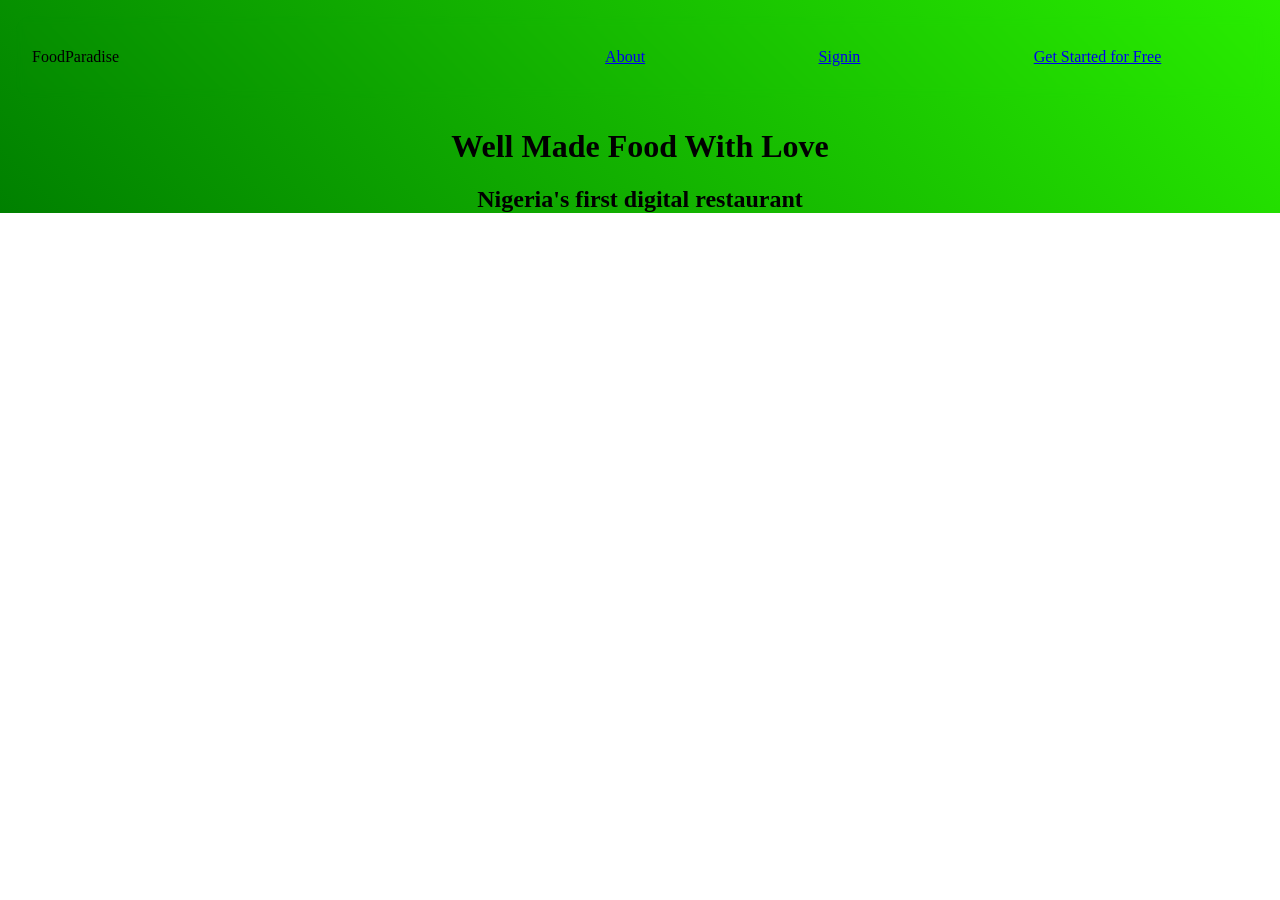
==== src/main/resources/static/index.html @ 099436c1 "My first Spring boot project. I am not focused on a particular utility for this project. I'm simply " ====
<!DOCTYPE html>
<html lang="en">
    <head>
        <meta charset="UTF-8">
        <meta name="viewport" content="width=device-width, initial-scale=1"/>
        <title>FoodParadise</title>
        <style>
            :root {
                --std-margin: 1rem;
            }
            *{box-sizing: border-box;}
            body {
                position: relative;
                margin: 0;
            }
            header{
                display: flex;
                position: absolute;
                backdrop-filter: blur(4px);
                justify-content: space-between;
                width: calc(100% - var(--std-margin) * 2);
                padding: 1rem;
                margin: var(--std-margin);
                border-radius: 1rem;
            }
            nav {
                min-width: 20rem;
                width: 60%;
                max-width: 80%;
            }
            nav>ul {
                display: flex;
                list-style: none;
                justify-content: space-around;
                padding: 0;
            }
            main {
                background: linear-gradient(45deg, green, #29ee00);
            }
            .empty-space {
                width: 100%;
                height: 8rem;
            }
            .hero{
                text-align: center;
            }
            h1 {
                margin-top: 0;
            }

        </style>
    </head>
    <body>
        <header>
            <p>FoodParadise</p>
            <nav>
                <ul>
                    <li><a href="/about">About</a></li>
                    <li><a href="/signin?to=dashboard&source=https://localhost:8080/">Signin</a></li>
                    <li><a href="/signup?to=dashboard&source=https://localhost:8080/">Get Started for Free</a></li>
                </ul>
            </nav>
        </header>
        <main>
            <div class="hero">
                <div class="empty-space"></div>
                <h1>Well Made Food With Love</h1>
                <h2>Nigeria's first digital restaurant</h2>
            </div>
        </main>
    </body>
</html>
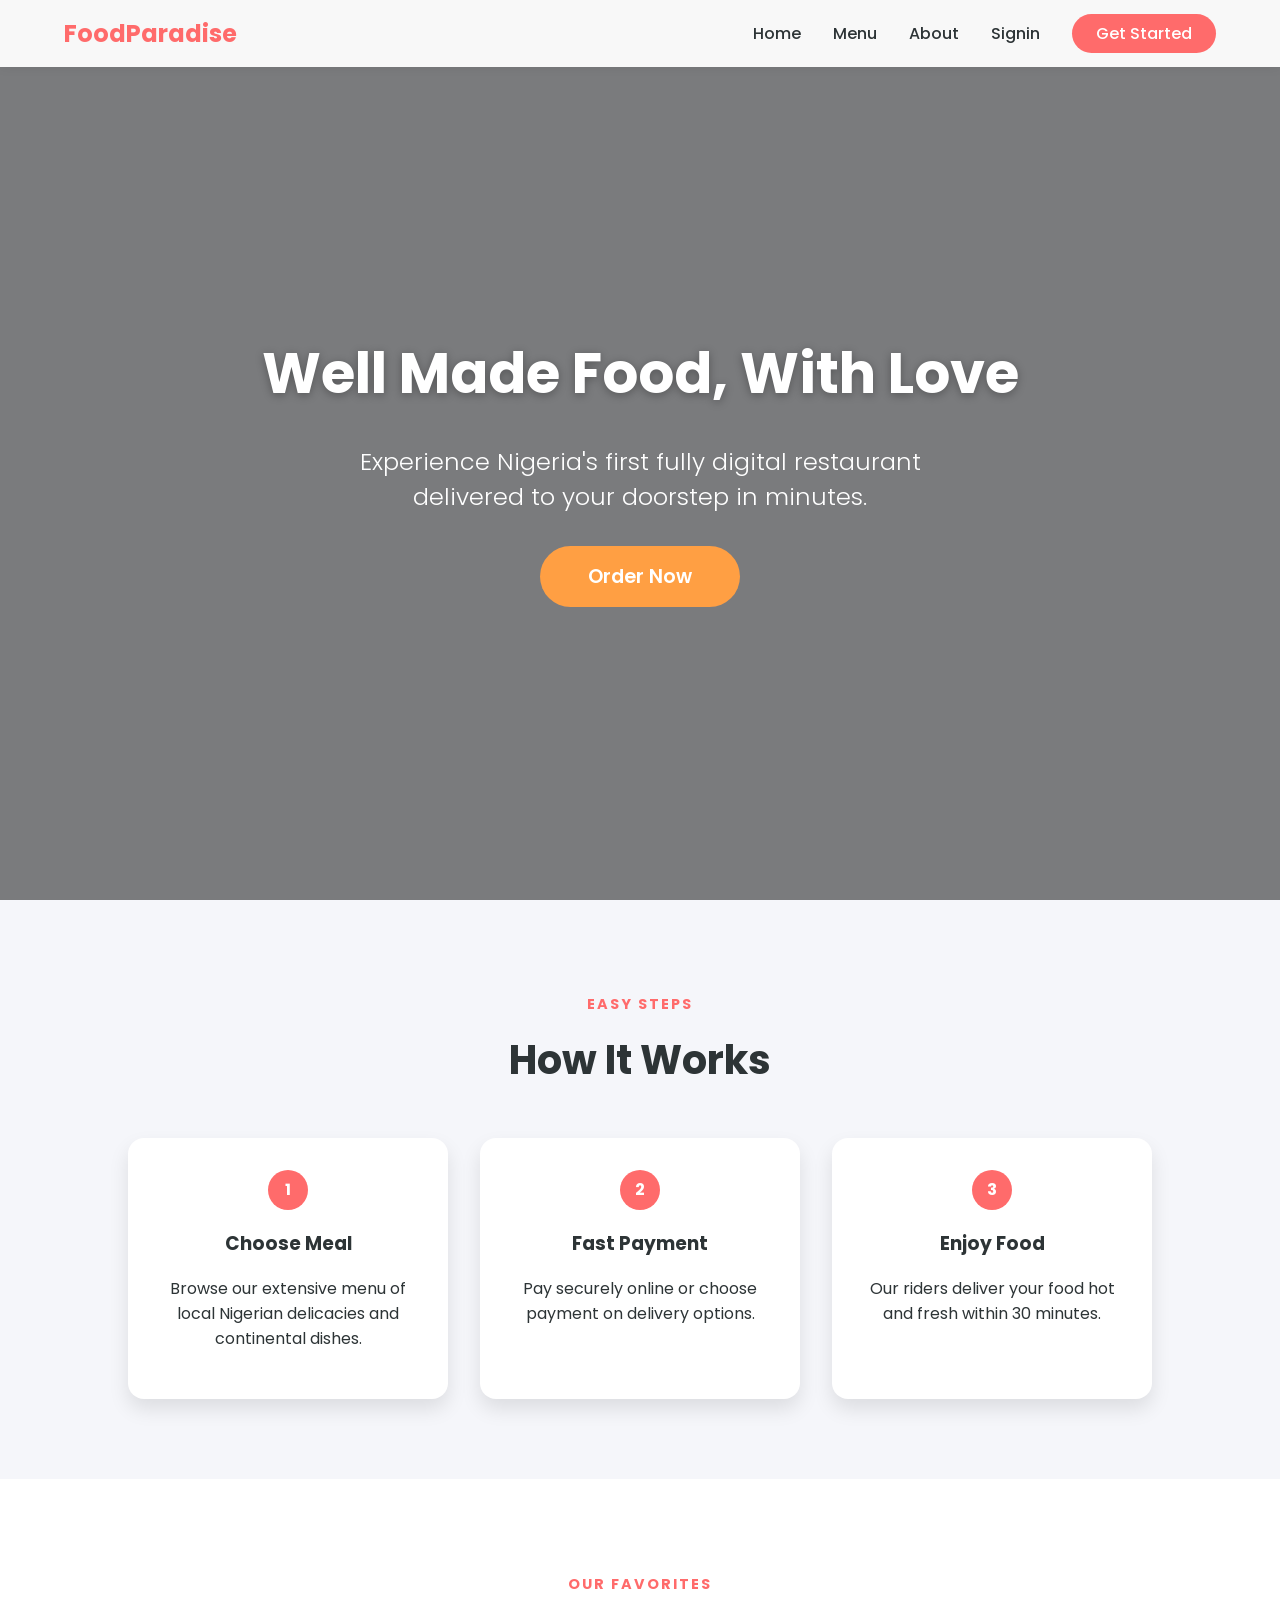
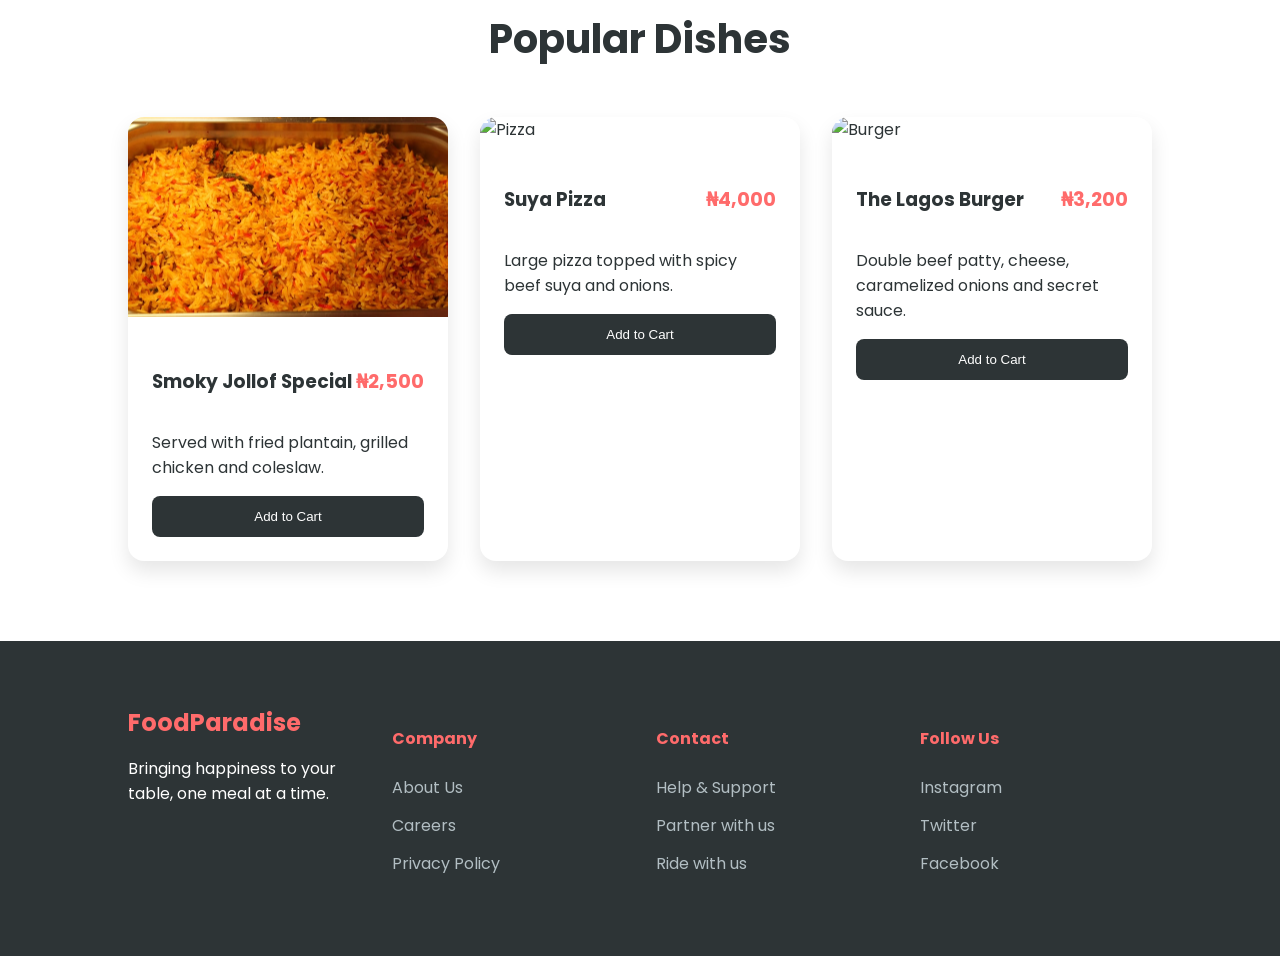
==== commit 4068e6e9: "Designed the home page and more dashboard styling" ====
--- a/src/main/resources/static/index.html
+++ b/src/main/resources/static/index.html
@@ -3,70 +3,129 @@
     <head>
         <meta charset="UTF-8">
         <meta name="viewport" content="width=device-width, initial-scale=1"/>
-        <title>FoodParadise</title>
-        <style>
-            :root {
-                --std-margin: 1rem;
-            }
-            *{box-sizing: border-box;}
-            body {
-                position: relative;
-                margin: 0;
-            }
-            header{
-                display: flex;
-                position: absolute;
-                backdrop-filter: blur(4px);
-                justify-content: space-between;
-                width: calc(100% - var(--std-margin) * 2);
-                padding: 1rem;
-                margin: var(--std-margin);
-                border-radius: 1rem;
-            }
-            nav {
-                min-width: 20rem;
-                width: 60%;
-                max-width: 80%;
-            }
-            nav>ul {
-                display: flex;
-                list-style: none;
-                justify-content: space-around;
-                padding: 0;
-            }
-            main {
-                background: linear-gradient(45deg, green, #29ee00);
-            }
-            .empty-space {
-                width: 100%;
-                height: 8rem;
-            }
-            .hero{
-                text-align: center;
-            }
-            h1 {
-                margin-top: 0;
-            }
-
-        </style>
+        <title>FoodParadise | Nigeria's Best Digital Kitchen</title>
+        <link href="css/index.css" rel="stylesheet" />
+        <link href="https://fonts.googleapis.com/css2?family=Poppins:wght@300;400;600;700&display=swap" rel="stylesheet" />
     </head>
     <body>
+
         <header>
-            <p>FoodParadise</p>
+            <a href="#" class="logo">FoodParadise</a>
             <nav>
                 <ul>
-                    <li><a href="/about">About</a></li>
-                    <li><a href="/signin?to=dashboard&source=https://localhost:8080/">Signin</a></li>
-                    <li><a href="/signup?to=dashboard&source=https://localhost:8080/">Get Started for Free</a></li>
+                    <li><a href="#hero">Home</a></li>
+                    <li><a href="#menu">Menu</a></li>
+                    <li><a href="#about">About</a></li>
+                    <li><a href="/signin?destination=dashboard&source=https://localhost:8080/">Signin</a></li>
+                    <li><a href="/signup?destination=dashboard&source=https://localhost:8080/" class="btn-nav">Get Started</a></li>
                 </ul>
             </nav>
         </header>
+
         <main>
-            <div class="hero">
-                <div class="empty-space"></div>
-                <h1>Well Made Food With Love</h1>
-                <h2>Nigeria's first digital restaurant</h2>
+            <div class="hero" id="hero">
+                <h1>Well Made Food, With Love</h1>
+                <h2>Experience Nigeria's first fully digital restaurant delivered to your doorstep in minutes.</h2>
+                <a href="#menu" class="btn-hero">Order Now</a>
             </div>
         </main>
+
+        <section id="how-it-works">
+            <div class="section-title">
+                <h3>Easy Steps</h3>
+                <h2>How It Works</h2>
+            </div>
+            <div class="steps-container">
+                <div class="step-card">
+                    <div class="step-number">1</div>
+                    <h3>Choose Meal</h3>
+                    <p>Browse our extensive menu of local Nigerian delicacies and continental dishes.</p>
+                </div>
+                <div class="step-card">
+                    <div class="step-number">2</div>
+                    <h3>Fast Payment</h3>
+                    <p>Pay securely online or choose payment on delivery options.</p>
+                </div>
+                <div class="step-card">
+                    <div class="step-number">3</div>
+                    <h3>Enjoy Food</h3>
+                    <p>Our riders deliver your food hot and fresh within 30 minutes.</p>
+                </div>
+            </div>
+        </section>
+
+        <section id="menu" style="background-color: #ffffff;">
+            <div class="section-title">
+                <h3>Our Favorites</h3>
+                <h2>Popular Dishes</h2>
+            </div>
+            <div class="menu-grid">
+                <div class="food-card">
+                    <img src="images/jollof-rice.jpg" alt="Jollof Rice">
+                    <div class="food-info">
+                        <div class="food-header">
+                            <h3>Smoky Jollof Special</h3>
+                            <span class="price">₦2,500</span>
+                        </div>
+                        <p>Served with fried plantain, grilled chicken and coleslaw.</p>
+                        <button class="add-btn">Add to Cart</button>
+                    </div>
+                </div>
+                <div class="food-card">
+                    <img src="https://images.unsplash.com/photo-1513104890138-7c749659a591?ixlib=rb-1.2.1&auto=format&fit=crop&w=800&q=80" alt="Pizza">
+                    <div class="food-info">
+                        <div class="food-header">
+                            <h3>Suya Pizza</h3>
+                            <span class="price">₦4,000</span>
+                        </div>
+                        <p>Large pizza topped with spicy beef suya and onions.</p>
+                        <button class="add-btn">Add to Cart</button>
+                    </div>
+                </div>
+                <div class="food-card">
+                    <img src="https://images.unsplash.com/photo-1568901346375-23c9450c58cd?ixlib=rb-1.2.1&auto=format&fit=crop&w=800&q=80" alt="Burger">
+                    <div class="food-info">
+                        <div class="food-header">
+                            <h3>The Lagos Burger</h3>
+                            <span class="price">₦3,200</span>
+                        </div>
+                        <p>Double beef patty, cheese, caramelized onions and secret sauce.</p>
+                        <button class="add-btn">Add to Cart</button>
+                    </div>
+                </div>
+            </div>
+        </section>
+
+        <footer>
+            <div>
+                <a href="#" class="logo">FoodParadise</a>
+                <p>Bringing happiness to your table, one meal at a time.</p>
+            </div>
+            <div>
+                <h4>Company</h4>
+                <ul>
+                    <li><a href="#">About Us</a></li>
+                    <li><a href="#">Careers</a></li>
+                    <li><a href="#">Privacy Policy</a></li>
+                </ul>
+            </div>
+            <div>
+                <h4>Contact</h4>
+                <ul>
+                    <li><a href="#">Help & Support</a></li>
+                    <li><a href="#">Partner with us</a></li>
+                    <li><a href="#">Ride with us</a></li>
+                </ul>
+            </div>
+            <div>
+                <h4>Follow Us</h4>
+                <ul>
+                    <li><a href="#">Instagram</a></li>
+                    <li><a href="#">Twitter</a></li>
+                    <li><a href="#">Facebook</a></li>
+                </ul>
+            </div>
+        </footer>
+
     </body>
 </html>
--- a/src/main/resources/static/css/index.css
+++ b/src/main/resources/static/css/index.css
@@ -0,0 +1,278 @@
+:root {
+    --primary: #ff6b6b;   /* Appetizing Red */
+    --secondary: #ff9f43; /* Warm Orange */
+    --dark: #2d3436;      /* Soft Black */
+    --light: #f5f6fa;     /* Off-white background */
+    --white: #ffffff;
+    --std-margin: 1rem;
+    --shadow: 0 10px 20px rgba(0,0,0,0.1);
+}
+
+* {
+    box-sizing: border-box;
+    transition: all 0.3s ease;
+}
+
+body {
+    margin: 0;
+    font-family: 'Poppins', sans-serif;
+    background-color: var(--light);
+    color: var(--dark);
+    overflow-x: hidden;
+}
+
+/* --- Header & Nav --- */
+header {
+    display: flex;
+    position: fixed; /* Sticky header */
+    top: 0;
+    left: 0;
+    width: 100%;
+    justify-content: space-between;
+    align-items: center;
+    padding: 1rem 5%;
+    background: rgba(255, 255, 255, 0.95);
+    backdrop-filter: blur(10px);
+    z-index: 1000;
+    box-shadow: 0 2px 10px rgba(0,0,0,0.05);
+}
+
+.logo {
+    font-size: 1.5rem;
+    font-weight: 700;
+    color: var(--primary);
+    text-decoration: none;
+}
+
+nav ul {
+    display: flex;
+    list-style: none;
+    gap: 2rem;
+    margin: 0;
+    padding: 0;
+    align-items: center;
+}
+
+nav a {
+    text-decoration: none;
+    color: var(--dark);
+    font-weight: 500;
+}
+
+nav a:hover {
+    color: var(--primary);
+}
+
+/* CTA Button in Nav */
+.btn-nav {
+    background-color: var(--primary);
+    color: var(--white) !important;
+    padding: 0.5rem 1.5rem;
+    border-radius: 50px;
+}
+
+.btn-nav:hover {
+    background-color: #ee5253;
+    transform: translateY(-2px);
+    box-shadow: 0 4px 10px rgba(255, 107, 107, 0.3);
+}
+
+/* --- Hero Section --- */
+.hero {
+    height: 100vh;
+    width: 100%;
+    /* Using a high quality Unsplash food image */
+    background: linear-gradient(rgba(0,0,0,0.5), rgba(0,0,0,0.5)), url('https://images.unsplash.com/photo-1504674900247-0877df9cc836?ixlib=rb-1.2.1&auto=format&fit=crop&w=1920&q=80');
+    background-size: cover;
+    background-position: center;
+    display: flex;
+    flex-direction: column;
+    justify-content: center;
+    align-items: center;
+    text-align: center;
+    color: var(--white);
+    padding: 0 1rem;
+}
+
+.hero h1 {
+    font-size: 3.5rem;
+    margin-bottom: 0.5rem;
+    text-shadow: 0 2px 10px rgba(0,0,0,0.3);
+}
+
+.hero h2 {
+    font-size: 1.5rem;
+    font-weight: 300;
+    margin-bottom: 2rem;
+    max-width: 600px;
+}
+
+.btn-hero {
+    background-color: var(--secondary);
+    color: var(--white);
+    padding: 1rem 3rem;
+    font-size: 1.2rem;
+    border: none;
+    border-radius: 50px;
+    cursor: pointer;
+    text-decoration: none;
+    font-weight: 600;
+}
+
+.btn-hero:hover {
+    background-color: #e67e22;
+    transform: scale(1.05);
+}
+
+/* --- Common Section Styles --- */
+section {
+    padding: 5rem 10%;
+}
+
+.section-title {
+    text-align: center;
+    margin-bottom: 3rem;
+}
+
+.section-title h3 {
+    color: var(--primary);
+    text-transform: uppercase;
+    letter-spacing: 2px;
+    font-size: 0.9rem;
+}
+
+.section-title h2 {
+    font-size: 2.5rem;
+    margin: 0.5rem 0;
+}
+
+/* --- How It Works --- */
+.steps-container {
+    display: flex;
+    justify-content: space-between;
+    gap: 2rem;
+    text-align: center;
+}
+
+.step-card {
+    background: var(--white);
+    padding: 2rem;
+    border-radius: 1rem;
+    box-shadow: var(--shadow);
+    flex: 1;
+}
+
+.step-number {
+    background: var(--primary);
+    color: white;
+    width: 40px;
+    height: 40px;
+    border-radius: 50%;
+    display: flex;
+    align-items: center;
+    justify-content: center;
+    margin: 0 auto 1rem auto;
+    font-weight: bold;
+}
+
+/* --- Popular Menu Grid --- */
+.menu-grid {
+    display: grid;
+    grid-template-columns: repeat(auto-fit, minmax(280px, 1fr));
+    gap: 2rem;
+}
+
+.food-card {
+    background: var(--white);
+    border-radius: 1rem;
+    overflow: hidden;
+    box-shadow: var(--shadow);
+    position: relative;
+}
+
+.food-card img {
+    width: 100%;
+    height: 200px;
+    object-fit: cover;
+}
+
+.food-info {
+    padding: 1.5rem;
+}
+
+.food-header {
+    display: flex;
+    justify-content: space-between;
+    align-items: center;
+    margin-bottom: 0.5rem;
+}
+
+.price {
+    color: var(--primary);
+    font-weight: 700;
+    font-size: 1.2rem;
+}
+
+.add-btn {
+    display: block;
+    width: 100%;
+    padding: 0.8rem;
+    background: var(--dark);
+    color: white;
+    border: none;
+    border-radius: 0.5rem;
+    cursor: pointer;
+    margin-top: 1rem;
+}
+
+.add-btn:hover {
+    background: var(--primary);
+}
+
+/* --- Footer --- */
+footer {
+    background: var(--dark);
+    color: var(--white);
+    padding: 4rem 10%;
+    display: grid;
+    grid-template-columns: repeat(auto-fit, minmax(200px, 1fr));
+    gap: 2rem;
+}
+
+footer h4 {
+    color: var(--primary);
+    margin-bottom: 1.5rem;
+}
+
+footer ul {
+    list-style: none;
+    padding: 0;
+}
+
+footer ul li {
+    margin-bottom: 0.8rem;
+}
+
+footer a {
+    color: #b2bec3;
+    text-decoration: none;
+}
+
+footer a:hover {
+    color: var(--white);
+}
+
+/* --- Responsive Design --- */
+@media (max-width: 768px) {
+    header {
+        flex-direction: column;
+        padding: 1rem;
+    }
+    nav ul {
+        margin-top: 1rem;
+        gap: 1rem;
+        font-size: 0.9rem;
+    }
+    .hero h1 { font-size: 2.5rem; }
+    .steps-container { flex-direction: column; }
+}
